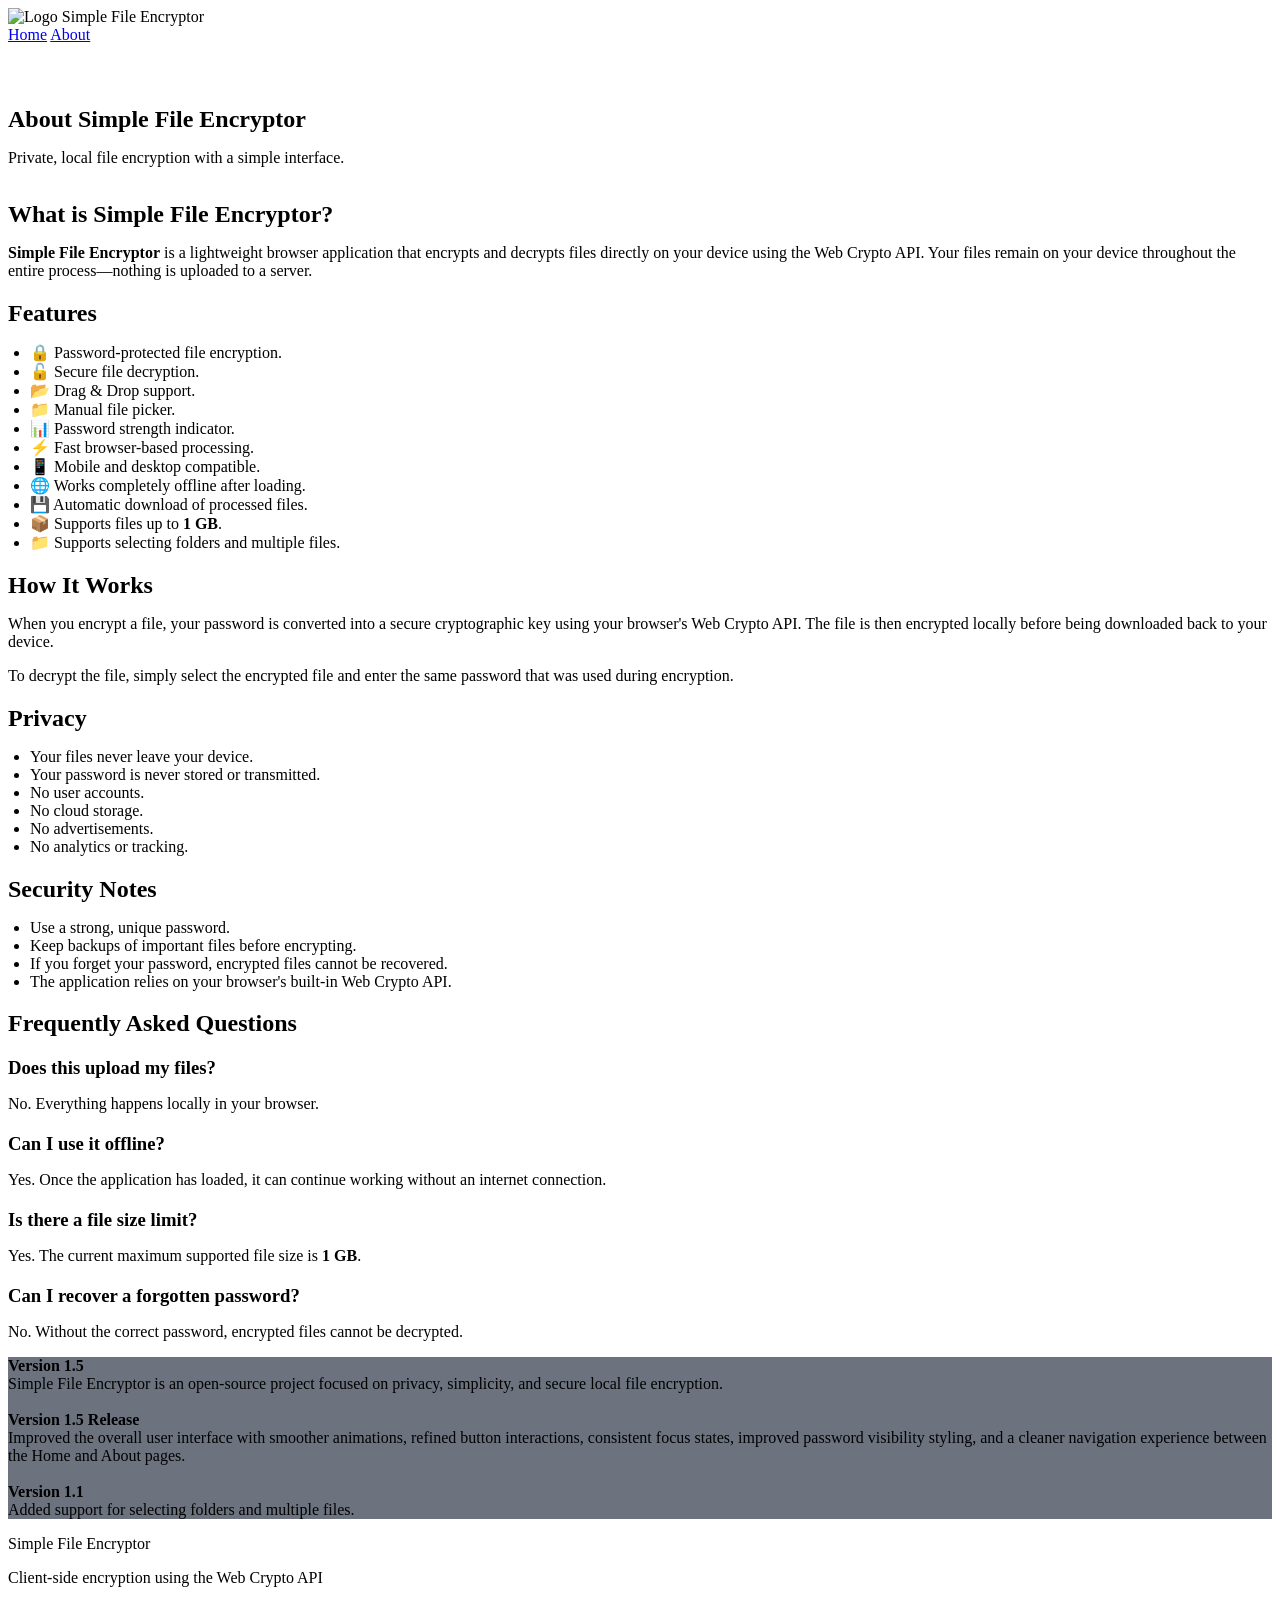
==== about.html @ 3c9c7903 "Added code files. Added raw files, look at releases to download zip unlike previously." ====
<!DOCTYPE html>
<html lang="en">
<head>
    <meta charset="UTF-8">
    <meta name="viewport" content="width=device-width, initial-scale=1.0">
    <title>About • Simple File Encryptor</title>

    <link rel="icon" href="public/favicon.svg">
    <link rel="stylesheet" href="css/main.css">
    <link rel="stylesheet" href="css/components.css">
    <link rel="stylesheet" href="css/animations.css">

    <style>
        .about-main{
            padding-top:42px;
        }

        .about-hero{
            margin-bottom:34px;
        }

        .about-hero h1{
            margin-bottom:10px;
        }

        .about-section h2{
            color:var(--text);
            margin-bottom:12px;
        }

        .about-section h3{
            margin-top:20px;
            margin-bottom:6px;
        }

        .about-section p,
        .about-section li{
            color:var(--muted);
        }

        .about-section ul{
            padding-left:22px;
        }

        .about-note{
            border-left:4px solid var(--primary);
            background:rgba(30,41,59,.65);
        }

        .about-note strong{
            color:var(--text);
        }
    </style>
</head>

<body>

<header class="navbar">
    <div class="logo-area">
        <img src="public/logo.svg" alt="Logo">
        <span>Simple File Encryptor</span>
    </div>

    <nav aria-label="Main navigation">
        <a href="index.html">Home</a>
        <a href="about.html" class="active">About</a>
    </nav>
</header>

<main class="about-main">

    <section class="hero about-hero">
        <h1>About Simple File Encryptor</h1>
        <p>Private, local file encryption with a simple interface.</p>
    </section>

    <section class="card about-section">
        <h2>What is Simple File Encryptor?</h2>
        <p>
            <strong>Simple File Encryptor</strong> is a lightweight browser application
            that encrypts and decrypts files directly on your device using the Web Crypto API.
            Your files remain on your device throughout the entire process—nothing is uploaded
            to a server.
        </p>
    </section>

    <section class="card about-section">
        <h2>Features</h2>
        <ul>
            <li>🔒 Password-protected file encryption.</li>
            <li>🔓 Secure file decryption.</li>
            <li>📂 Drag & Drop support.</li>
            <li>📁 Manual file picker.</li>
            <li>📊 Password strength indicator.</li>
            <li>⚡ Fast browser-based processing.</li>
            <li>📱 Mobile and desktop compatible.</li>
            <li>🌐 Works completely offline after loading.</li>
            <li>💾 Automatic download of processed files.</li>
            <li>📦 Supports files up to <strong>1 GB</strong>.</li>
            <li>📁 Supports selecting folders and multiple files.</li>
        </ul>
    </section>

    <section class="card about-section">
        <h2>How It Works</h2>
        <p>
            When you encrypt a file, your password is converted into a secure cryptographic key
            using your browser's Web Crypto API. The file is then encrypted locally before being
            downloaded back to your device.
        </p>
        <p>
            To decrypt the file, simply select the encrypted file and enter the same password
            that was used during encryption.
        </p>
    </section>

    <section class="card about-section">
        <h2>Privacy</h2>
        <ul>
            <li>Your files never leave your device.</li>
            <li>Your password is never stored or transmitted.</li>
            <li>No user accounts.</li>
            <li>No cloud storage.</li>
            <li>No advertisements.</li>
            <li>No analytics or tracking.</li>
        </ul>
    </section>

    <section class="card about-section">
        <h2>Security Notes</h2>
        <ul>
            <li>Use a strong, unique password.</li>
            <li>Keep backups of important files before encrypting.</li>
            <li>If you forget your password, encrypted files cannot be recovered.</li>
            <li>The application relies on your browser's built-in Web Crypto API.</li>
        </ul>
    </section>

    <section class="card about-section">
        <h2>Frequently Asked Questions</h2>

        <h3>Does this upload my files?</h3>
        <p>No. Everything happens locally in your browser.</p>

        <h3>Can I use it offline?</h3>
        <p>Yes. Once the application has loaded, it can continue working without an internet connection.</p>

        <h3>Is there a file size limit?</h3>
        <p>Yes. The current maximum supported file size is <strong>1 GB</strong>.</p>

        <h3>Can I recover a forgotten password?</h3>
        <p>No. Without the correct password, encrypted files cannot be decrypted.</p>
    </section>

    <section class="card about-section about-note">
        <strong>Version 1.5</strong><br>
        Simple File Encryptor is an open-source project focused on privacy, simplicity,
        and secure local file encryption.
        <br><br>

        <strong>Version 1.5 Release</strong><br>
        Improved the overall user interface with smoother animations, refined button
        interactions, consistent focus states, improved password visibility styling,
        and a cleaner navigation experience between the Home and About pages.
        <br><br>

        <strong>Version 1.1</strong><br>
        Added support for selecting folders and multiple files.
    </section>

</main>

<footer>
    <p>Simple File Encryptor</p>
    <p>Client-side encryption using the Web Crypto API</p>
</footer>

</body>
</html>
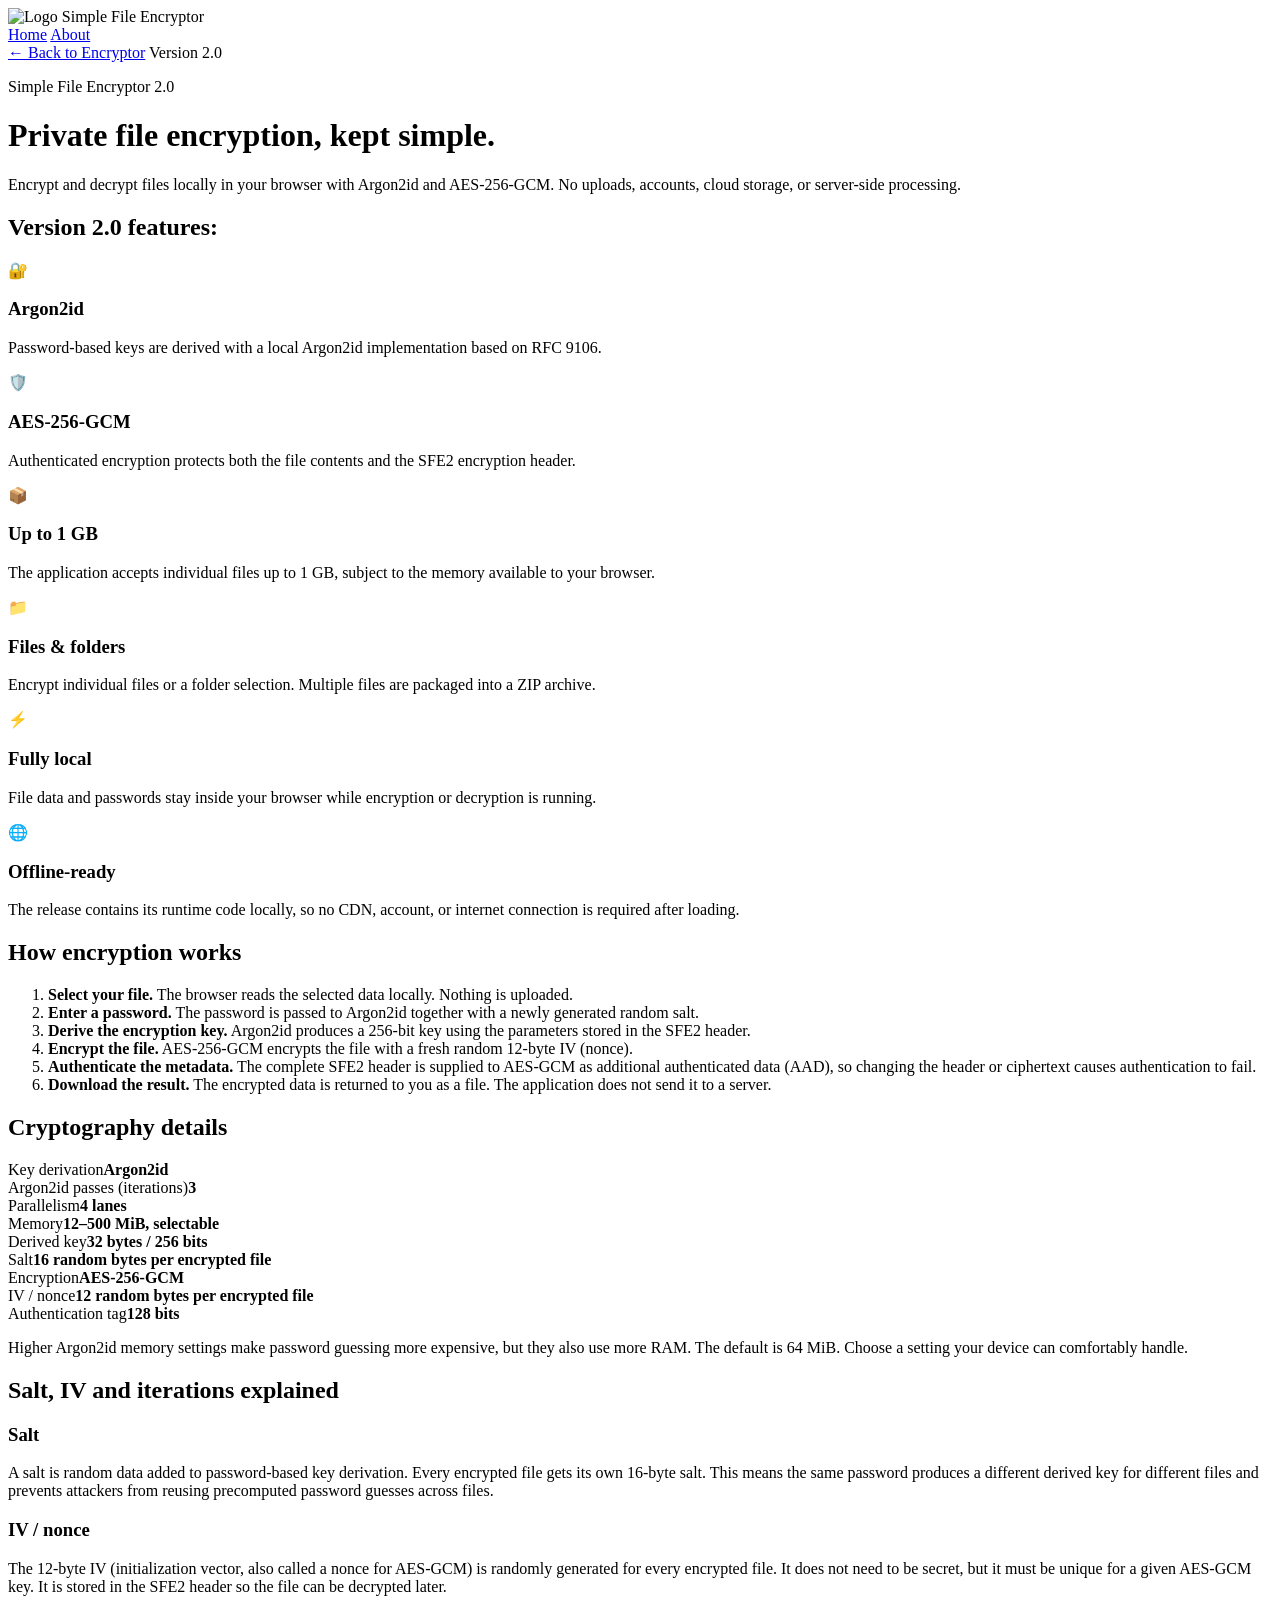
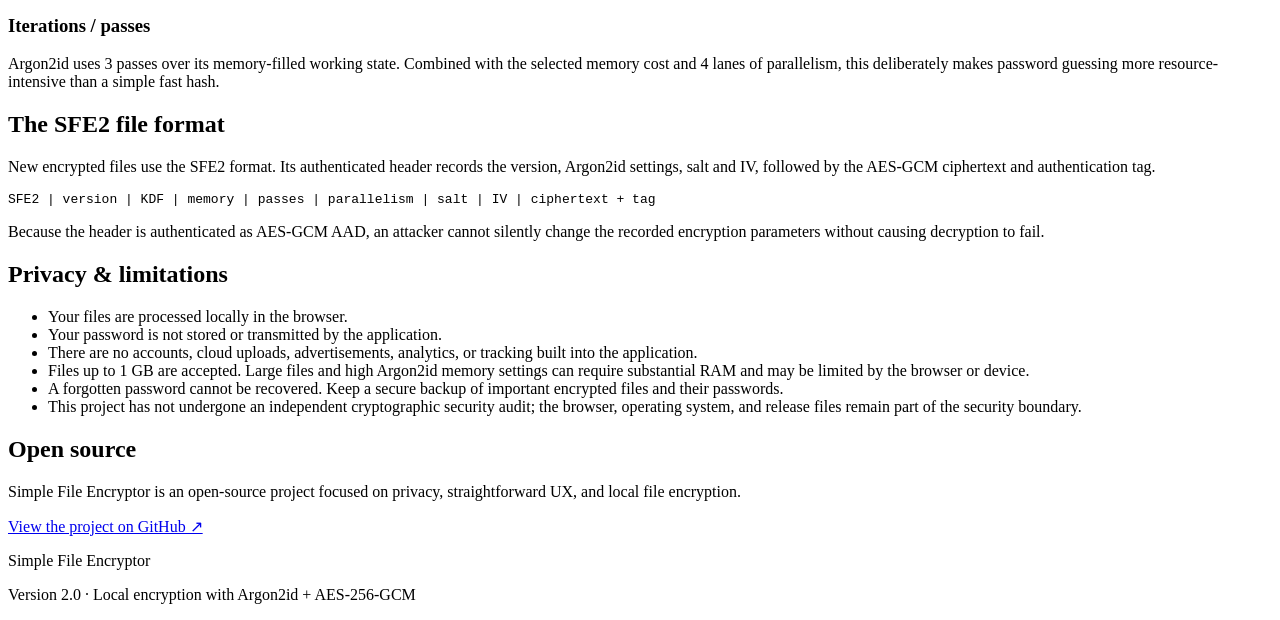
==== commit 3a8d6016: "Added the new Version, 2.0" ====
--- a/about.html
+++ b/about.html
@@ -3,176 +3,123 @@
 <head>
     <meta charset="UTF-8">
     <meta name="viewport" content="width=device-width, initial-scale=1.0">
-    <title>About • Simple File Encryptor</title>
-
+    <meta name="description" content="Simple File Encryptor 2.0 documentation — local Argon2id and AES-256-GCM file encryption.">
+    <title>About • Simple File Encryptor 2.0</title>
     <link rel="icon" href="public/favicon.svg">
     <link rel="stylesheet" href="css/main.css">
     <link rel="stylesheet" href="css/components.css">
     <link rel="stylesheet" href="css/animations.css">
-
-    <style>
-        .about-main{
-            padding-top:42px;
-        }
-
-        .about-hero{
-            margin-bottom:34px;
-        }
-
-        .about-hero h1{
-            margin-bottom:10px;
-        }
-
-        .about-section h2{
-            color:var(--text);
-            margin-bottom:12px;
-        }
-
-        .about-section h3{
-            margin-top:20px;
-            margin-bottom:6px;
-        }
-
-        .about-section p,
-        .about-section li{
-            color:var(--muted);
-        }
-
-        .about-section ul{
-            padding-left:22px;
-        }
-
-        .about-note{
-            border-left:4px solid var(--primary);
-            background:rgba(30,41,59,.65);
-        }
-
-        .about-note strong{
-            color:var(--text);
-        }
-    </style>
 </head>
-
-<body>
+<body class="about-page">
 
 <header class="navbar">
+
     <div class="logo-area">
         <img src="public/logo.svg" alt="Logo">
         <span>Simple File Encryptor</span>
     </div>
 
-    <nav aria-label="Main navigation">
+    <nav>
+
         <a href="index.html">Home</a>
+
         <a href="about.html" class="active">About</a>
+
     </nav>
+
 </header>
 
-<main class="about-main">
+<main class="documentation">
+    <div class="about-topbar">
+        <a class="back-link" href="index.html" aria-label="Back to Simple File Encryptor">← Back to Encryptor</a>
+        <span class="version-badge">Version 2.0</span>
+    </div>
 
-    <section class="hero about-hero">
-        <h1>About Simple File Encryptor</h1>
-        <p>Private, local file encryption with a simple interface.</p>
+    <header class="docs-hero">
+        <p class="eyebrow">Simple File Encryptor 2.0</p>
+        <h1>Private file encryption, kept simple.</h1>
+        <p>Encrypt and decrypt files locally in your browser with Argon2id and AES-256-GCM. No uploads, accounts, cloud storage, or server-side processing.</p>
+    </header>
+
+    <section class="doc-section doc-intro">
+        <h2>Version 2.0 features:</h2>
+        <div class="feature-grid">
+            <article class="feature-item"><span>🔐</span><div><h3>Argon2id</h3><p>Password-based keys are derived with a local Argon2id implementation based on RFC 9106.</p></div></article>
+            <article class="feature-item"><span>🛡️</span><div><h3>AES-256-GCM</h3><p>Authenticated encryption protects both the file contents and the SFE2 encryption header.</p></div></article>
+            <article class="feature-item"><span>📦</span><div><h3>Up to 1 GB</h3><p>The application accepts individual files up to 1 GB, subject to the memory available to your browser.</p></div></article>
+            <article class="feature-item"><span>📁</span><div><h3>Files & folders</h3><p>Encrypt individual files or a folder selection. Multiple files are packaged into a ZIP archive.</p></div></article>
+            <article class="feature-item"><span>⚡</span><div><h3>Fully local</h3><p>File data and passwords stay inside your browser while encryption or decryption is running.</p></div></article>
+            <article class="feature-item"><span>🌐</span><div><h3>Offline-ready</h3><p>The release contains its runtime code locally, so no CDN, account, or internet connection is required after loading.</p></div></article>
+        </div>
     </section>
 
-    <section class="card about-section">
-        <h2>What is Simple File Encryptor?</h2>
-        <p>
-            <strong>Simple File Encryptor</strong> is a lightweight browser application
-            that encrypts and decrypts files directly on your device using the Web Crypto API.
-            Your files remain on your device throughout the entire process—nothing is uploaded
-            to a server.
-        </p>
+    <section class="doc-section">
+        <h2>How encryption works</h2>
+        <ol class="steps">
+            <li><strong>Select your file.</strong> The browser reads the selected data locally. Nothing is uploaded.</li>
+            <li><strong>Enter a password.</strong> The password is passed to Argon2id together with a newly generated random salt.</li>
+            <li><strong>Derive the encryption key.</strong> Argon2id produces a 256-bit key using the parameters stored in the SFE2 header.</li>
+            <li><strong>Encrypt the file.</strong> AES-256-GCM encrypts the file with a fresh random 12-byte IV (nonce).</li>
+            <li><strong>Authenticate the metadata.</strong> The complete SFE2 header is supplied to AES-GCM as additional authenticated data (AAD), so changing the header or ciphertext causes authentication to fail.</li>
+            <li><strong>Download the result.</strong> The encrypted data is returned to you as a file. The application does not send it to a server.</li>
+        </ol>
     </section>
 
-    <section class="card about-section">
-        <h2>Features</h2>
-        <ul>
-            <li>🔒 Password-protected file encryption.</li>
-            <li>🔓 Secure file decryption.</li>
-            <li>📂 Drag & Drop support.</li>
-            <li>📁 Manual file picker.</li>
-            <li>📊 Password strength indicator.</li>
-            <li>⚡ Fast browser-based processing.</li>
-            <li>📱 Mobile and desktop compatible.</li>
-            <li>🌐 Works completely offline after loading.</li>
-            <li>💾 Automatic download of processed files.</li>
-            <li>📦 Supports files up to <strong>1 GB</strong>.</li>
-            <li>📁 Supports selecting folders and multiple files.</li>
+    <section class="doc-section">
+        <h2>Cryptography details</h2>
+        <div class="info-table">
+            <div><span>Key derivation</span><strong>Argon2id</strong></div>
+            <div><span>Argon2id passes (iterations)</span><strong>3</strong></div>
+            <div><span>Parallelism</span><strong>4 lanes</strong></div>
+            <div><span>Memory</span><strong>12–500 MiB, selectable</strong></div>
+            <div><span>Derived key</span><strong>32 bytes / 256 bits</strong></div>
+            <div><span>Salt</span><strong>16 random bytes per encrypted file</strong></div>
+            <div><span>Encryption</span><strong>AES-256-GCM</strong></div>
+            <div><span>IV / nonce</span><strong>12 random bytes per encrypted file</strong></div>
+            <div><span>Authentication tag</span><strong>128 bits</strong></div>
+        </div>
+        <p class="doc-note">Higher Argon2id memory settings make password guessing more expensive, but they also use more RAM. The default is 64 MiB. Choose a setting your device can comfortably handle.</p>
+    </section>
+
+    <section class="doc-section">
+        <h2>Salt, IV and iterations explained</h2>
+        <h3>Salt</h3>
+        <p>A salt is random data added to password-based key derivation. Every encrypted file gets its own 16-byte salt. This means the same password produces a different derived key for different files and prevents attackers from reusing precomputed password guesses across files.</p>
+        <h3>IV / nonce</h3>
+        <p>The 12-byte IV (initialization vector, also called a nonce for AES-GCM) is randomly generated for every encrypted file. It does not need to be secret, but it must be unique for a given AES-GCM key. It is stored in the SFE2 header so the file can be decrypted later.</p>
+        <h3>Iterations / passes</h3>
+        <p>Argon2id uses 3 passes over its memory-filled working state. Combined with the selected memory cost and 4 lanes of parallelism, this deliberately makes password guessing more resource-intensive than a simple fast hash.</p>
+    </section>
+
+    <section class="doc-section">
+        <h2>The SFE2 file format</h2>
+        <p>New encrypted files use the SFE2 format. Its authenticated header records the version, Argon2id settings, salt and IV, followed by the AES-GCM ciphertext and authentication tag.</p>
+        <pre class="format-block">SFE2 | version | KDF | memory | passes | parallelism | salt | IV | ciphertext + tag</pre>
+        <p>Because the header is authenticated as AES-GCM AAD, an attacker cannot silently change the recorded encryption parameters without causing decryption to fail.</p>
+    </section>
+
+    <section class="doc-section">
+        <h2>Privacy & limitations</h2>
+        <ul class="clean-list">
+            <li>Your files are processed locally in the browser.</li>
+            <li>Your password is not stored or transmitted by the application.</li>
+            <li>There are no accounts, cloud uploads, advertisements, analytics, or tracking built into the application.</li>
+            <li>Files up to 1 GB are accepted. Large files and high Argon2id memory settings can require substantial RAM and may be limited by the browser or device.</li>
+            <li>A forgotten password cannot be recovered. Keep a secure backup of important encrypted files and their passwords.</li>
+            <li>This project has not undergone an independent cryptographic security audit; the browser, operating system, and release files remain part of the security boundary.</li>
         </ul>
     </section>
 
-    <section class="card about-section">
-        <h2>How It Works</h2>
-        <p>
-            When you encrypt a file, your password is converted into a secure cryptographic key
-            using your browser's Web Crypto API. The file is then encrypted locally before being
-            downloaded back to your device.
-        </p>
-        <p>
-            To decrypt the file, simply select the encrypted file and enter the same password
-            that was used during encryption.
-        </p>
+    <section class="doc-section final-section">
+        <h2>Open source</h2>
+        <p>Simple File Encryptor is an open-source project focused on privacy, straightforward UX, and local file encryption.</p>
+        <a class="github-link" href="https://github.com/shubham-Hub8/File-encrypter-/blob/main/README.md" target="_blank" rel="noopener noreferrer">View the project on GitHub ↗</a>
     </section>
-
-    <section class="card about-section">
-        <h2>Privacy</h2>
-        <ul>
-            <li>Your files never leave your device.</li>
-            <li>Your password is never stored or transmitted.</li>
-            <li>No user accounts.</li>
-            <li>No cloud storage.</li>
-            <li>No advertisements.</li>
-            <li>No analytics or tracking.</li>
-        </ul>
-    </section>
-
-    <section class="card about-section">
-        <h2>Security Notes</h2>
-        <ul>
-            <li>Use a strong, unique password.</li>
-            <li>Keep backups of important files before encrypting.</li>
-            <li>If you forget your password, encrypted files cannot be recovered.</li>
-            <li>The application relies on your browser's built-in Web Crypto API.</li>
-        </ul>
-    </section>
-
-    <section class="card about-section">
-        <h2>Frequently Asked Questions</h2>
-
-        <h3>Does this upload my files?</h3>
-        <p>No. Everything happens locally in your browser.</p>
-
-        <h3>Can I use it offline?</h3>
-        <p>Yes. Once the application has loaded, it can continue working without an internet connection.</p>
-
-        <h3>Is there a file size limit?</h3>
-        <p>Yes. The current maximum supported file size is <strong>1 GB</strong>.</p>
-
-        <h3>Can I recover a forgotten password?</h3>
-        <p>No. Without the correct password, encrypted files cannot be decrypted.</p>
-    </section>
-
-    <section class="card about-section about-note">
-        <strong>Version 1.5</strong><br>
-        Simple File Encryptor is an open-source project focused on privacy, simplicity,
-        and secure local file encryption.
-        <br><br>
-
-        <strong>Version 1.5 Release</strong><br>
-        Improved the overall user interface with smoother animations, refined button
-        interactions, consistent focus states, improved password visibility styling,
-        and a cleaner navigation experience between the Home and About pages.
-        <br><br>
-
-        <strong>Version 1.1</strong><br>
-        Added support for selecting folders and multiple files.
-    </section>
-
 </main>
 
 <footer>
     <p>Simple File Encryptor</p>
-    <p>Client-side encryption using the Web Crypto API</p>
+    <p>Version 2.0 · Local encryption with Argon2id + AES-256-GCM</p>
 </footer>
 
 </body>
